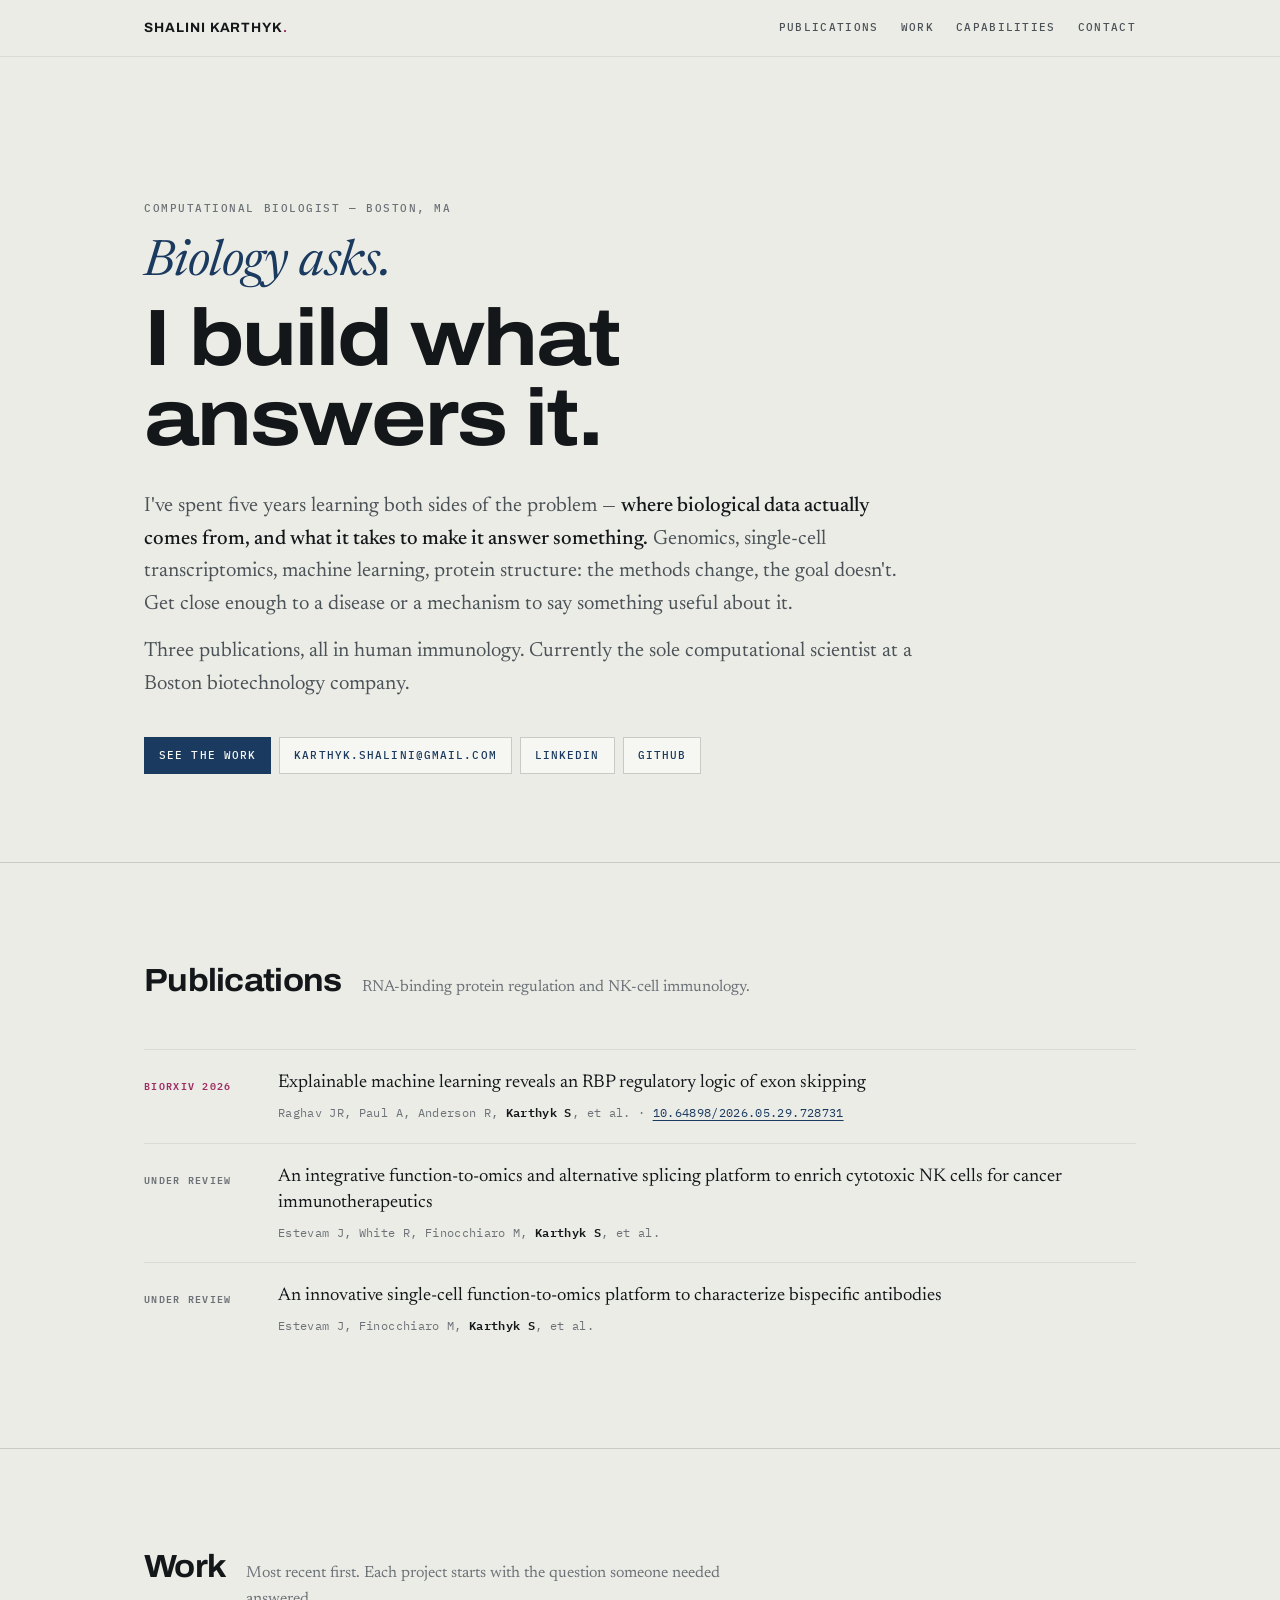
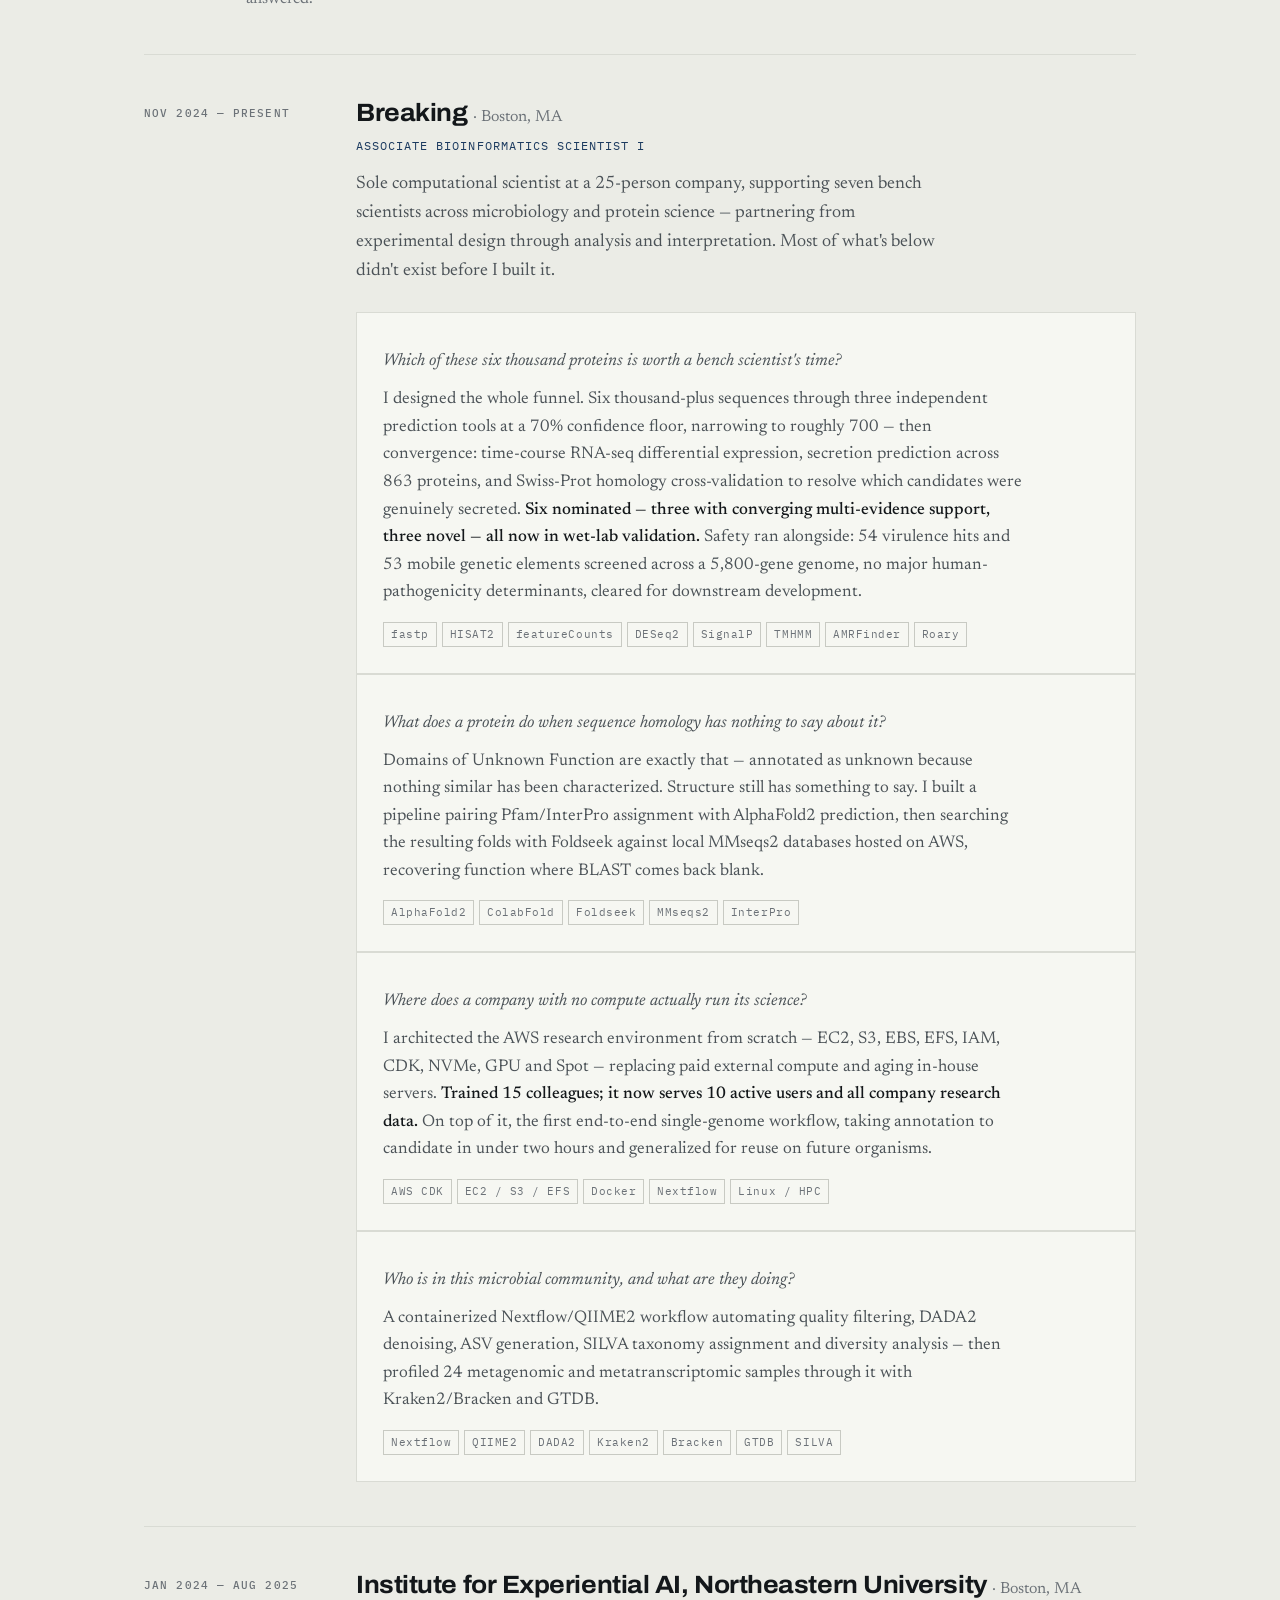
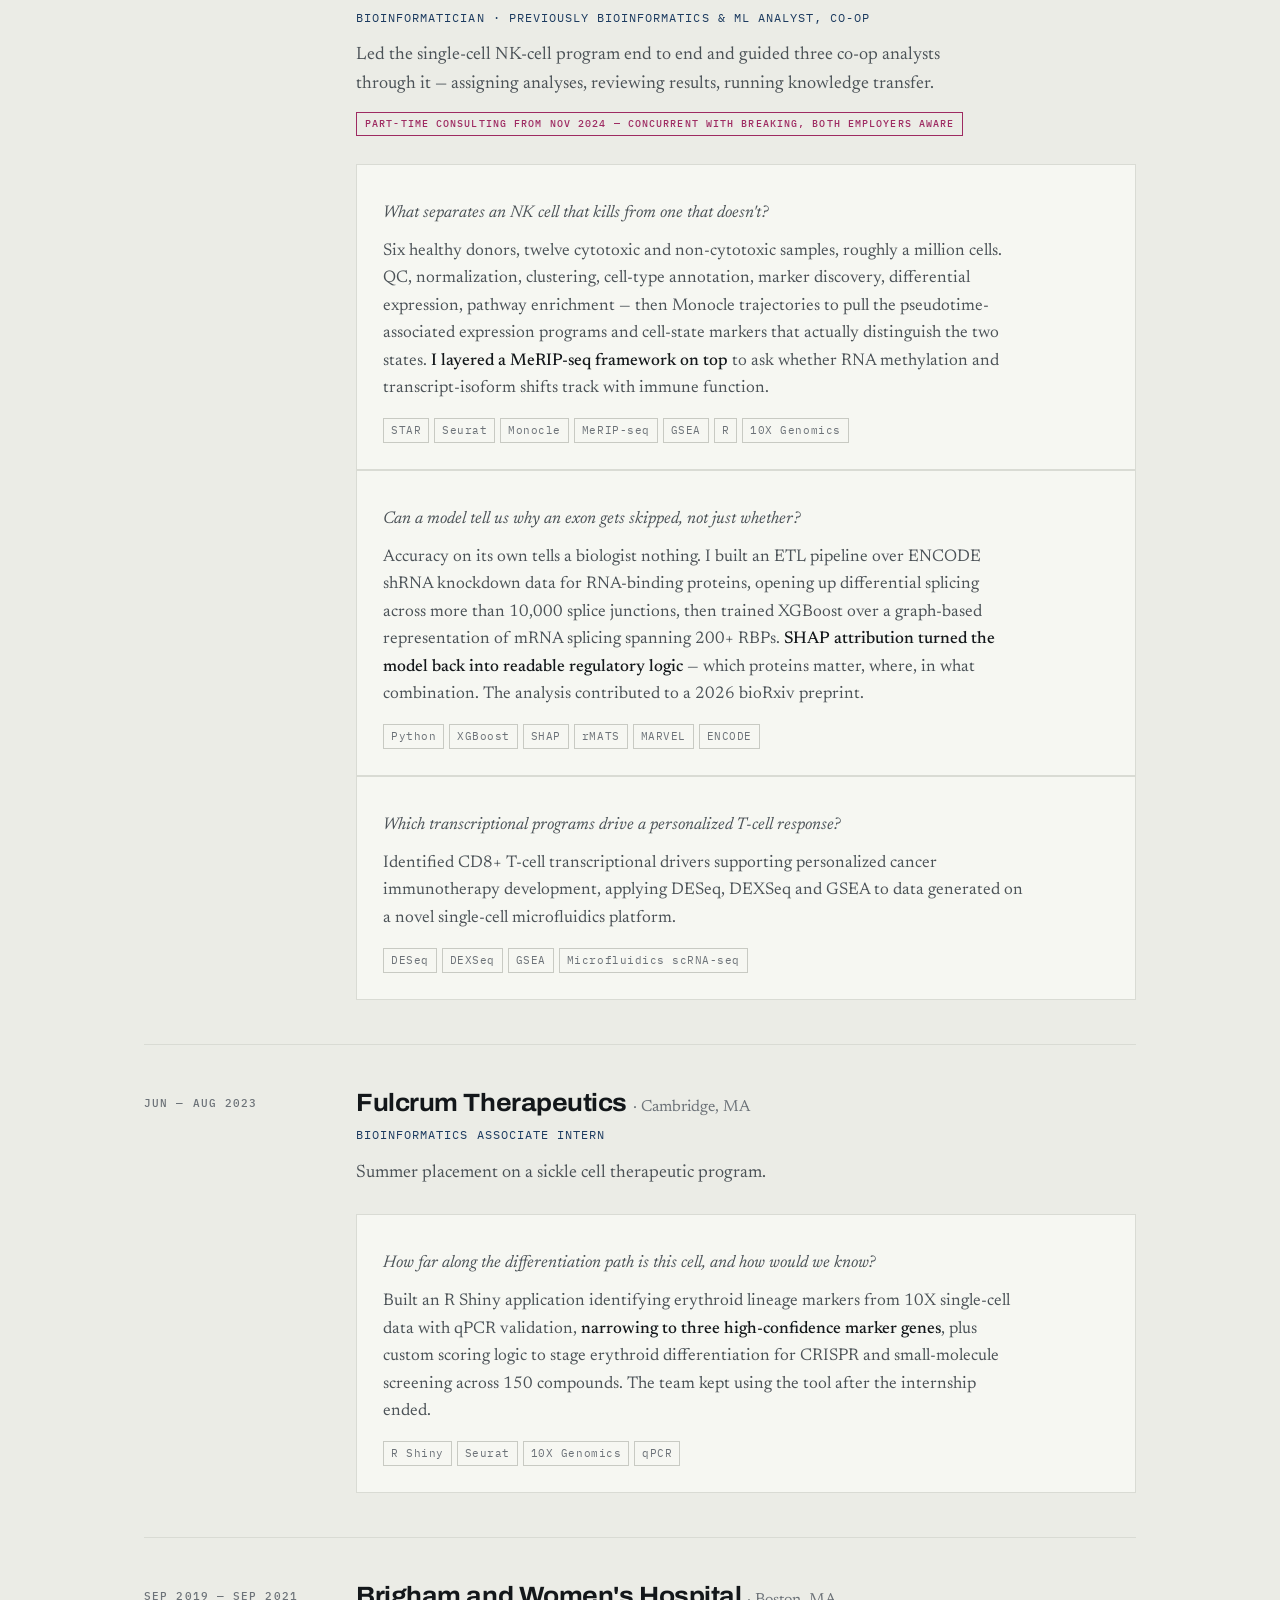
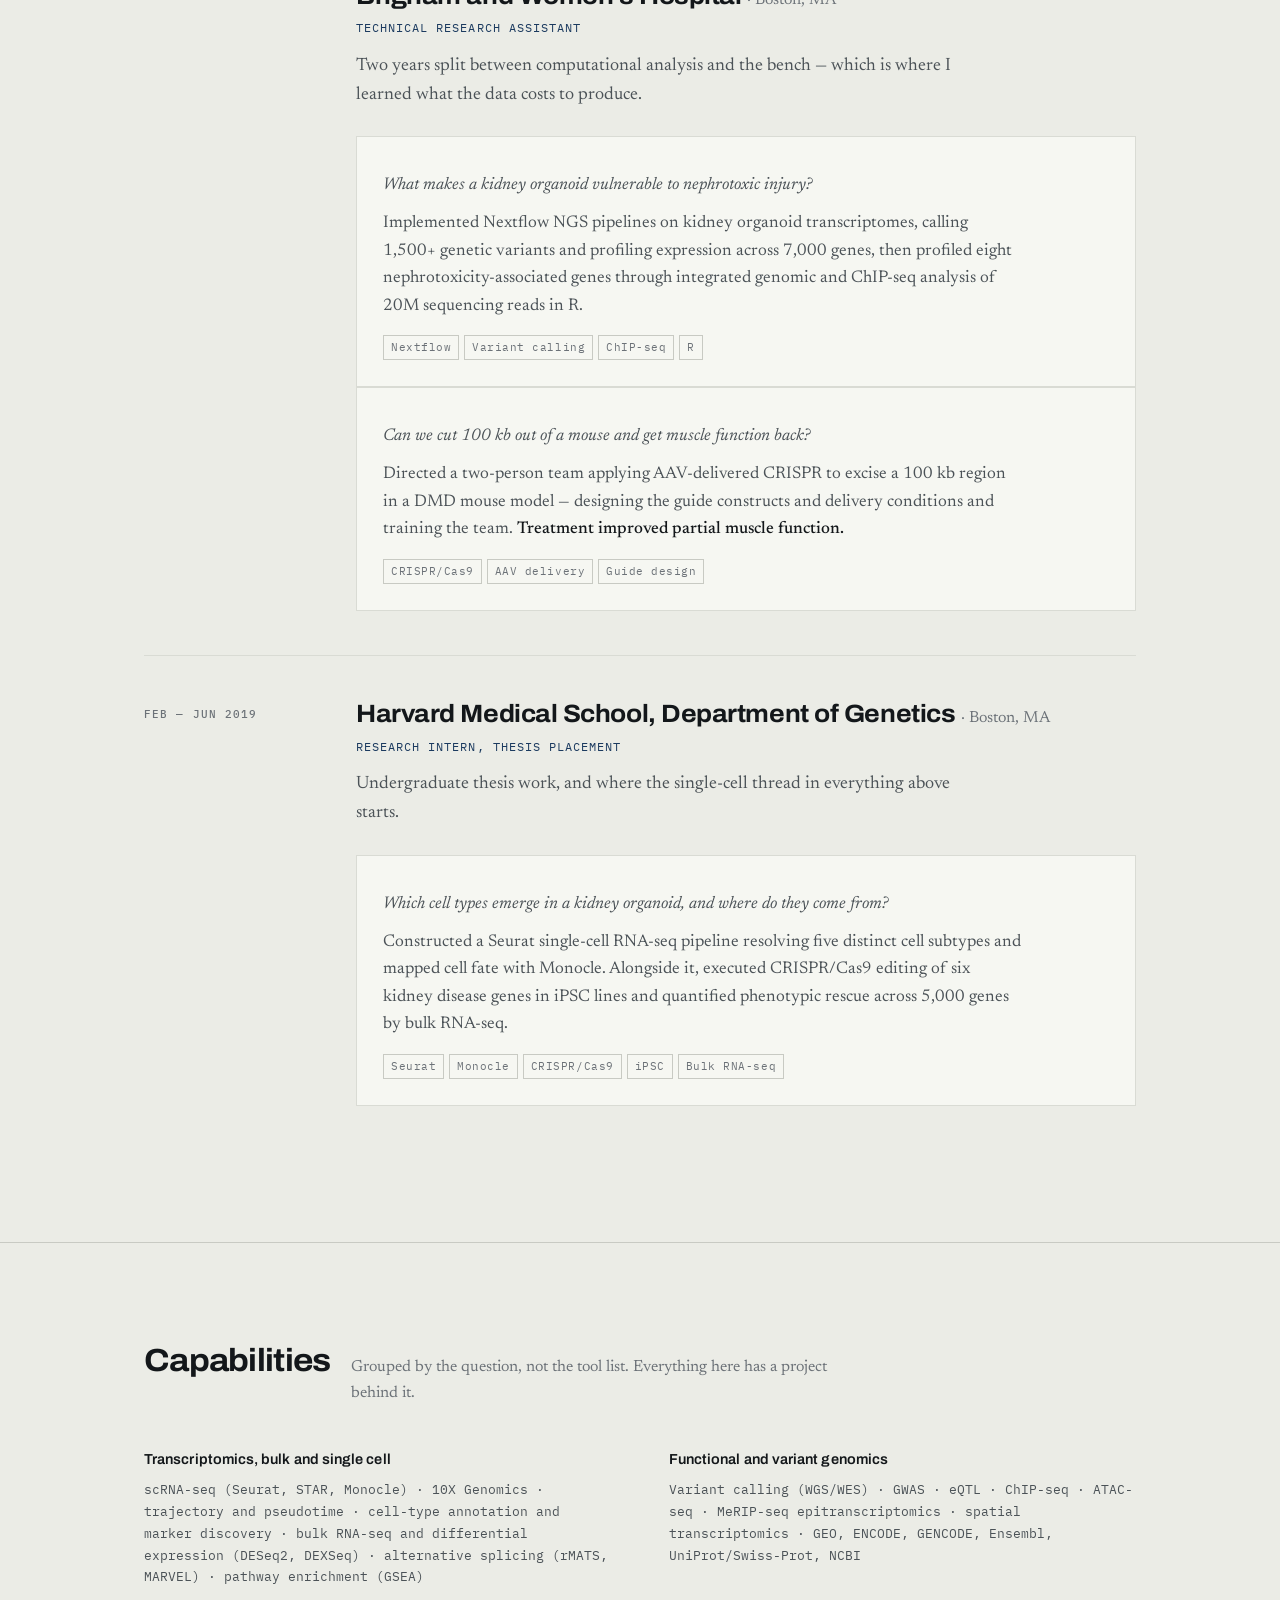
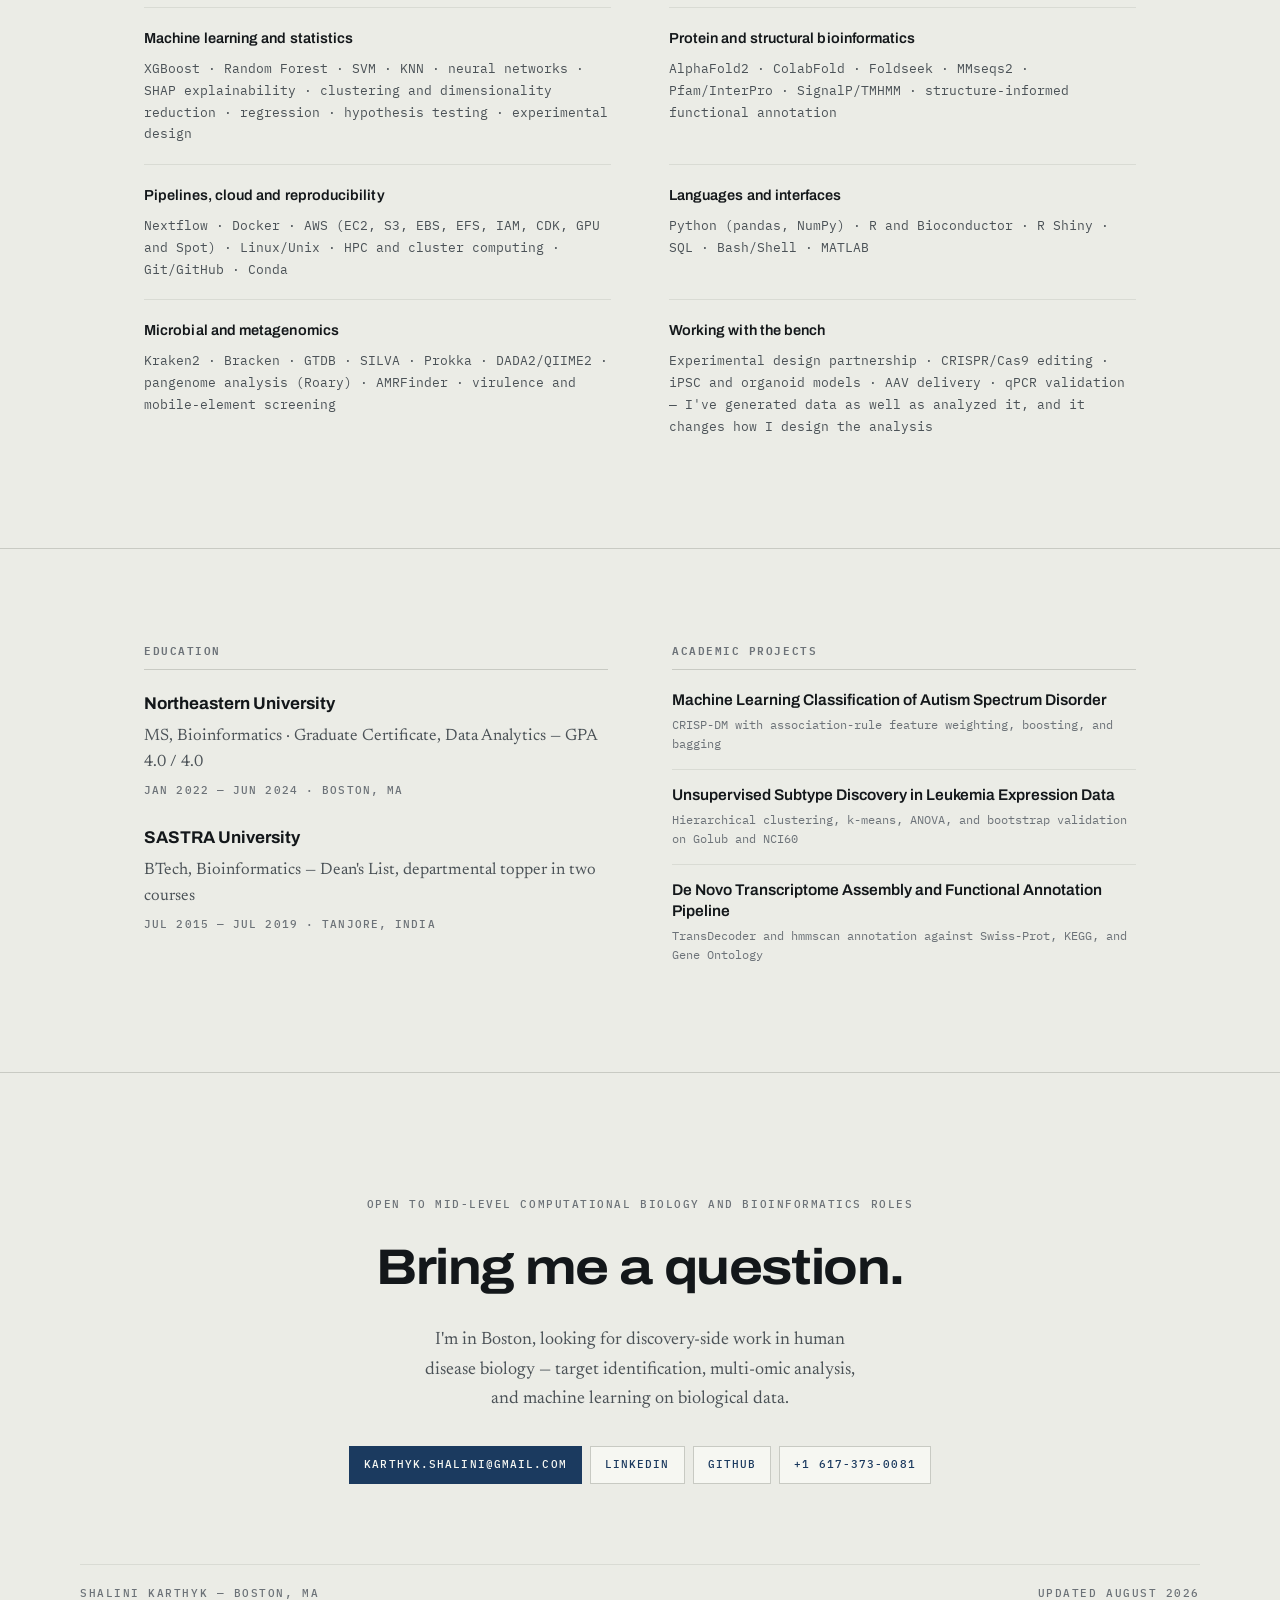
==== _reference/index.html @ 8f7cc60c "Updated portfolio" ====
<!DOCTYPE html>
<html lang="en">
<head>
<meta charset="utf-8">
<meta name="viewport" content="width=device-width, initial-scale=1">
<title>Shalini Karthyk — Computational Biologist</title>
<meta name="description" content="Computational biologist in Boston. Five years across genomics, single-cell transcriptomics, machine learning and protein structure, pointed at human disease biology.">
<link rel="preconnect" href="https://fonts.googleapis.com">
<link rel="preconnect" href="https://fonts.gstatic.com" crossorigin>
<link href="https://fonts.googleapis.com/css2?family=Archivo:wdth,wght@100..125,400..800&family=IBM+Plex+Mono:wght@400;500;600&family=Newsreader:ital,opsz,wght@0,6..72,300..500;1,6..72,300..500&display=swap" rel="stylesheet">
<style>
:root{
  --bg:#EBECE6;
  --surface:#F6F7F2;
  --ink:#13171A;
  --ink-2:#4B5257;
  --ink-3:#6C7278;
  --rule:#C8CAC3;
  --rule-soft:#D9DBD4;
  --deep:#1B3A5F;
  --signal:#9E2B62;

  --grot:'Archivo',system-ui,sans-serif;
  --serif:'Newsreader',Georgia,serif;
  --mono:'IBM Plex Mono',ui-monospace,monospace;

  --pad:clamp(20px,5vw,72px);
  --maxw:1120px;
}

*{box-sizing:border-box}
html{scroll-behavior:smooth;-webkit-text-size-adjust:100%}
body{
  margin:0;background:var(--bg);color:var(--ink);
  font-family:var(--serif);font-size:18px;line-height:1.62;
  -webkit-font-smoothing:antialiased;
}
a{color:inherit}
.wrap{max-width:var(--maxw);margin:0 auto;padding-left:var(--pad);padding-right:var(--pad)}
.mono{font-family:var(--mono);font-size:11px;font-weight:500;letter-spacing:.14em;text-transform:uppercase}
.soft{color:var(--ink-3)}

/* ---------------- nav ---------------- */
.nav{position:sticky;top:0;z-index:50;background:rgba(235,236,230,.92);backdrop-filter:saturate(150%) blur(10px);border-bottom:1px solid var(--rule-soft)}
.nav-in{display:flex;align-items:center;justify-content:space-between;gap:16px;height:56px}
.brand{font-family:var(--grot);font-weight:700;font-size:13.5px;letter-spacing:.07em;text-transform:uppercase;text-decoration:none}
.brand i{font-style:normal;color:var(--signal)}
.nav-links{display:flex;gap:22px}
.nav-links a{font-family:var(--mono);font-size:11px;font-weight:500;letter-spacing:.12em;text-transform:uppercase;text-decoration:none;color:var(--ink-2);border-bottom:1px solid transparent;padding:3px 0;transition:color .18s,border-color .18s}
.nav-links a:hover{color:var(--deep);border-bottom-color:var(--deep)}
@media(max-width:760px){.nav-links a:nth-child(-n+2){display:none}}

/* ---------------- hero ---------------- */
.hero{padding:clamp(56px,11vw,132px) 0 clamp(48px,8vw,88px)}
h1{margin:18px 0 0;display:block;text-wrap:balance}
h1 .ask{
  display:block;font-family:var(--serif);font-weight:400;font-style:italic;
  font-size:clamp(27px,4.4vw,50px);line-height:1.08;letter-spacing:-.012em;color:var(--deep);
}
h1 .build{
  display:block;font-family:var(--grot);font-weight:700;font-stretch:116%;
  font-size:clamp(38px,6.8vw,80px);line-height:.99;letter-spacing:-.028em;
  margin-top:.12em;
}
.statement{font-size:clamp(18px,1.9vw,20.5px);line-height:1.6;color:var(--ink-2);max-width:38em;margin:32px 0 0}
.statement + .statement{margin-top:14px}
.statement b{color:var(--ink);font-weight:500}

.chips{display:flex;flex-wrap:wrap;gap:8px;margin-top:36px}
.chip{
  font-family:var(--mono);font-size:11px;font-weight:500;letter-spacing:.1em;text-transform:uppercase;
  text-decoration:none;color:var(--deep);background:var(--surface);border:1px solid var(--rule);
  padding:9px 14px;transition:background .18s,border-color .18s,color .18s,transform .18s;
}
.chip:hover{background:var(--deep);border-color:var(--deep);color:var(--surface);transform:translateY(-1px)}
.chip.solid{background:var(--deep);border-color:var(--deep);color:var(--surface)}
.chip.solid:hover{background:var(--signal);border-color:var(--signal)}

/* ---------------- section shell ---------------- */
.sec{padding:clamp(52px,7.5vw,92px) 0;border-top:1px solid var(--rule)}
.sec-head{display:flex;align-items:baseline;gap:20px;flex-wrap:wrap;margin-bottom:clamp(26px,4vw,42px)}
.sec-head h2{font-family:var(--grot);font-weight:700;font-stretch:108%;font-size:clamp(23px,3vw,32px);letter-spacing:-.022em;margin:0}
.sec-head p{margin:0;font-size:16px;color:var(--ink-3);max-width:32em}

/* ---------------- publications ---------------- */
.pub{display:grid;grid-template-columns:104px 1fr;gap:clamp(14px,3vw,30px);padding:20px 0;border-top:1px solid var(--rule-soft)}
.pub:first-of-type{border-top:0;padding-top:0}
@media(max-width:640px){.pub{grid-template-columns:1fr;gap:6px}}
.pub-st{font-family:var(--mono);font-size:10px;font-weight:600;letter-spacing:.13em;text-transform:uppercase;color:var(--ink-3);padding-top:7px}
.pub-st.live{color:var(--signal)}
.pub h3{margin:0;font-family:var(--serif);font-weight:400;font-size:18.5px;line-height:1.4}
.pub .auth{margin:7px 0 0;font-family:var(--mono);font-size:11.5px;letter-spacing:.03em;color:var(--ink-3)}
.pub .auth b{color:var(--ink);font-weight:600}
.pub a{color:var(--deep);text-underline-offset:3px}
.pub a:hover{color:var(--signal)}

/* ---------------- career spine ---------------- */
.role{display:grid;grid-template-columns:168px 1fr;gap:clamp(16px,3.5vw,44px);padding:clamp(30px,4vw,44px) 0;border-top:1px solid var(--rule-soft)}
.role:first-of-type{border-top:0;padding-top:0}
@media(max-width:820px){.role{grid-template-columns:1fr;gap:12px}}
.when{font-family:var(--mono);font-size:11px;font-weight:500;letter-spacing:.1em;text-transform:uppercase;color:var(--ink-3);padding-top:6px}
.org{font-family:var(--grot);font-weight:700;font-stretch:106%;font-size:clamp(20px,2.4vw,25px);letter-spacing:-.018em;margin:0;line-height:1.15}
.org .place{font-family:var(--serif);font-weight:400;font-size:16px;color:var(--ink-3);letter-spacing:0}
.jobtitle{font-family:var(--mono);font-size:11.5px;letter-spacing:.09em;text-transform:uppercase;color:var(--deep);margin:9px 0 0}
.scope{margin:14px 0 0;color:var(--ink-2);max-width:60ch}
.flag{display:inline-block;margin-top:12px;font-family:var(--mono);font-size:10px;font-weight:500;letter-spacing:.11em;text-transform:uppercase;color:var(--signal);border:1px solid var(--signal);padding:3px 8px}

.projects{margin-top:26px;display:grid;gap:2px;background:var(--rule-soft);border:1px solid var(--rule-soft)}
.proj{background:var(--surface);padding:clamp(18px,2.4vw,26px);transition:background .2s}
.proj:hover{background:#FBFCF8}
.q{
  font-family:var(--serif);font-style:italic;font-weight:400;
  font-size:clamp(17.5px,2vw,20px);line-height:1.35;color:var(--deep);
  margin:0;text-wrap:balance;
}
.proj p{margin:12px 0 0;font-size:17px;color:var(--ink-2);max-width:64ch}
.proj p b{color:var(--ink);font-weight:500}
.tools{display:flex;flex-wrap:wrap;gap:5px;margin-top:15px}
.tool{font-family:var(--mono);font-size:10.5px;letter-spacing:.05em;color:var(--ink-3);border:1px solid var(--rule);padding:3px 7px}

/* ---------------- capabilities ---------------- */
.caps{display:grid;grid-template-columns:1fr 1fr;gap:0 clamp(28px,4.5vw,60px)}
@media(max-width:820px){.caps{grid-template-columns:1fr}}
.cap{padding:19px 0;border-top:1px solid var(--rule-soft)}
.caps > .cap:nth-child(1),.caps > .cap:nth-child(2){border-top:0;padding-top:0}
@media(max-width:820px){.caps > .cap:nth-child(2){border-top:1px solid var(--rule-soft);padding-top:19px}}
.cap h3{font-family:var(--grot);font-weight:600;font-size:14.5px;letter-spacing:.005em;margin:0 0 7px}
.cap p{margin:0;font-family:var(--mono);font-size:12.5px;line-height:1.75;color:var(--ink-2)}

/* ---------------- education / projects ---------------- */
.two{display:grid;grid-template-columns:1fr 1fr;gap:clamp(32px,5vw,64px)}
@media(max-width:880px){.two{grid-template-columns:1fr;gap:44px}}
.sub{font-family:var(--mono);font-size:11px;font-weight:600;letter-spacing:.14em;text-transform:uppercase;color:var(--ink-3);margin:0 0 20px;padding-bottom:10px;border-bottom:1px solid var(--rule)}
.edu{margin-bottom:24px}
.edu h3{font-family:var(--grot);font-weight:700;font-size:17px;margin:0}
.edu p{margin:5px 0 0;font-size:16.5px;color:var(--ink-2)}
.edu p.when{margin-top:6px;padding-top:0;font-size:11px;color:var(--ink-3)}
.ap{padding:15px 0;border-top:1px solid var(--rule-soft)}
.ap:first-of-type{border-top:0;padding-top:0}
.ap h3{font-family:var(--grot);font-weight:600;font-size:15.5px;line-height:1.3;margin:0}
.ap p{margin:6px 0 0;font-family:var(--mono);font-size:11.5px;line-height:1.65;color:var(--ink-3)}

/* ---------------- contact ---------------- */
.contact{padding:clamp(64px,9vw,112px) 0 0;border-top:1px solid var(--rule);text-align:center}
.contact h2{font-family:var(--grot);font-weight:700;font-stretch:114%;font-size:clamp(28px,4.6vw,50px);letter-spacing:-.028em;margin:14px 0 0}
.contact .blurb{color:var(--ink-2);margin:18px auto 0;max-width:44ch}
.contact .chips{justify-content:center;margin-top:32px}
.foot{margin-top:clamp(48px,7vw,80px);border-top:1px solid var(--rule-soft);padding:20px 0 38px;display:flex;justify-content:space-between;gap:12px;flex-wrap:wrap;color:var(--ink-3)}

/* ---------------- reveal ---------------- */
.rv{opacity:0;transform:translateY(14px);transition:opacity .6s ease,transform .6s cubic-bezier(.22,.61,.36,1)}
.rv.in{opacity:1;transform:none}
:focus-visible{outline:2px solid var(--signal);outline-offset:3px}

@media(prefers-reduced-motion:reduce){
  html{scroll-behavior:auto}
  *,*::before,*::after{animation-duration:.01ms!important;transition-duration:.01ms!important}
  .rv{opacity:1;transform:none}
}
</style>
</head>
<body>

<nav class="nav">
  <div class="wrap nav-in">
    <a class="brand" href="#top">Shalini Karthyk<i>.</i></a>
    <div class="nav-links">
      <a href="#publications">Publications</a>
      <a href="#work">Work</a>
      <a href="#capabilities">Capabilities</a>
      <a href="#contact">Contact</a>
    </div>
  </div>
</nav>

<header class="hero" id="top">
  <div class="wrap">
    <p class="mono soft">Computational Biologist — Boston, MA</p>
    <h1>
      <span class="ask">Biology asks.</span>
      <span class="build">I build what<br>answers it.</span>
    </h1>
    <p class="statement">I've spent five years learning both sides of the problem — <b>where biological data actually comes from, and what it takes to make it answer something.</b> Genomics, single-cell transcriptomics, machine learning, protein structure: the methods change, the goal doesn't. Get close enough to a disease or a mechanism to say something useful about it.</p>
    <p class="statement">Three publications, all in human immunology. Currently the sole computational scientist at a Boston biotechnology company.</p>
    <div class="chips">
      <a class="chip solid" href="#work">See the work</a>
      <a class="chip" href="mailto:karthyk.shalini@gmail.com">karthyk.shalini@gmail.com</a>
      <a class="chip" href="https://www.linkedin.com/in/shalini-karthyk/" target="_blank" rel="noopener">LinkedIn</a>
      <a class="chip" href="https://github.com/shalini-karthyk" target="_blank" rel="noopener">GitHub</a>
    </div>
  </div>
</header>

<section class="sec" id="publications">
  <div class="wrap">
    <div class="sec-head rv">
      <h2>Publications</h2>
      <p>RNA-binding protein regulation and NK-cell immunology.</p>
    </div>

    <div class="pub rv">
      <div class="pub-st live">bioRxiv 2026</div>
      <div>
        <h3>Explainable machine learning reveals an RBP regulatory logic of exon skipping</h3>
        <p class="auth">Raghav JR, Paul A, Anderson R, <b>Karthyk S</b>, et al. · <a href="https://doi.org/10.64898/2026.05.29.728731" target="_blank" rel="noopener">10.64898/2026.05.29.728731</a></p>
      </div>
    </div>

    <div class="pub rv">
      <div class="pub-st">Under review</div>
      <div>
        <h3>An integrative function-to-omics and alternative splicing platform to enrich cytotoxic NK cells for cancer immunotherapeutics</h3>
        <p class="auth">Estevam J, White R, Finocchiaro M, <b>Karthyk S</b>, et al.</p>
      </div>
    </div>

    <div class="pub rv">
      <div class="pub-st">Under review</div>
      <div>
        <h3>An innovative single-cell function-to-omics platform to characterize bispecific antibodies</h3>
        <p class="auth">Estevam J, Finocchiaro M, <b>Karthyk S</b>, et al.</p>
      </div>
    </div>
  </div>
</section>

<section class="sec" id="work">
  <div class="wrap">
    <div class="sec-head rv">
      <h2>Work</h2>
      <p>Most recent first. Each project starts with the question someone needed answered.</p>
    </div>

    <!-- BREAKING -->
    <div class="role rv">
      <div class="when">Nov 2024 — Present</div>
      <div>
        <h3 class="org">Breaking <span class="place">· Boston, MA</span></h3>
        <p class="jobtitle">Associate Bioinformatics Scientist I</p>
        <p class="scope">Sole computational scientist at a 25-person company, supporting seven bench scientists across microbiology and protein science — partnering from experimental design through analysis and interpretation. Most of what's below didn't exist before I built it.</p>

        <div class="projects">
          <div class="proj">
            <p class="q">Which of these six thousand proteins is worth a bench scientist's time?</p>
            <p>I designed the whole funnel. Six thousand-plus sequences through three independent prediction tools at a 70% confidence floor, narrowing to roughly 700 — then convergence: time-course RNA-seq differential expression, secretion prediction across 863 proteins, and Swiss-Prot homology cross-validation to resolve which candidates were genuinely secreted. <b>Six nominated — three with converging multi-evidence support, three novel — all now in wet-lab validation.</b> Safety ran alongside: 54 virulence hits and 53 mobile genetic elements screened across a 5,800-gene genome, no major human-pathogenicity determinants, cleared for downstream development.</p>
            <div class="tools"><span class="tool">fastp</span><span class="tool">HISAT2</span><span class="tool">featureCounts</span><span class="tool">DESeq2</span><span class="tool">SignalP</span><span class="tool">TMHMM</span><span class="tool">AMRFinder</span><span class="tool">Roary</span></div>
          </div>

          <div class="proj">
            <p class="q">What does a protein do when sequence homology has nothing to say about it?</p>
            <p>Domains of Unknown Function are exactly that — annotated as unknown because nothing similar has been characterized. Structure still has something to say. I built a pipeline pairing Pfam/InterPro assignment with AlphaFold2 prediction, then searching the resulting folds with Foldseek against local MMseqs2 databases hosted on AWS, recovering function where BLAST comes back blank.</p>
            <div class="tools"><span class="tool">AlphaFold2</span><span class="tool">ColabFold</span><span class="tool">Foldseek</span><span class="tool">MMseqs2</span><span class="tool">InterPro</span></div>
          </div>

          <div class="proj">
            <p class="q">Where does a company with no compute actually run its science?</p>
            <p>I architected the AWS research environment from scratch — EC2, S3, EBS, EFS, IAM, CDK, NVMe, GPU and Spot — replacing paid external compute and aging in-house servers. <b>Trained 15 colleagues; it now serves 10 active users and all company research data.</b> On top of it, the first end-to-end single-genome workflow, taking annotation to candidate in under two hours and generalized for reuse on future organisms.</p>
            <div class="tools"><span class="tool">AWS CDK</span><span class="tool">EC2 / S3 / EFS</span><span class="tool">Docker</span><span class="tool">Nextflow</span><span class="tool">Linux / HPC</span></div>
          </div>

          <div class="proj">
            <p class="q">Who is in this microbial community, and what are they doing?</p>
            <p>A containerized Nextflow/QIIME2 workflow automating quality filtering, DADA2 denoising, ASV generation, SILVA taxonomy assignment and diversity analysis — then profiled 24 metagenomic and metatranscriptomic samples through it with Kraken2/Bracken and GTDB.</p>
            <div class="tools"><span class="tool">Nextflow</span><span class="tool">QIIME2</span><span class="tool">DADA2</span><span class="tool">Kraken2</span><span class="tool">Bracken</span><span class="tool">GTDB</span><span class="tool">SILVA</span></div>
          </div>
        </div>
      </div>
    </div>

    <!-- IEAI -->
    <div class="role rv">
      <div class="when">Jan 2024 — Aug 2025</div>
      <div>
        <h3 class="org">Institute for Experiential AI, Northeastern University <span class="place">· Boston, MA</span></h3>
        <p class="jobtitle">Bioinformatician · previously Bioinformatics &amp; ML Analyst, Co-op</p>
        <p class="scope">Led the single-cell NK-cell program end to end and guided three co-op analysts through it — assigning analyses, reviewing results, running knowledge transfer.</p>
        <span class="flag">Part-time consulting from Nov 2024 — concurrent with Breaking, both employers aware</span>

        <div class="projects">
          <div class="proj">
            <p class="q">What separates an NK cell that kills from one that doesn't?</p>
            <p>Six healthy donors, twelve cytotoxic and non-cytotoxic samples, roughly a million cells. QC, normalization, clustering, cell-type annotation, marker discovery, differential expression, pathway enrichment — then Monocle trajectories to pull the pseudotime-associated expression programs and cell-state markers that actually distinguish the two states. <b>I layered a MeRIP-seq framework on top</b> to ask whether RNA methylation and transcript-isoform shifts track with immune function.</p>
            <div class="tools"><span class="tool">STAR</span><span class="tool">Seurat</span><span class="tool">Monocle</span><span class="tool">MeRIP-seq</span><span class="tool">GSEA</span><span class="tool">R</span><span class="tool">10X Genomics</span></div>
          </div>

          <div class="proj">
            <p class="q">Can a model tell us why an exon gets skipped, not just whether?</p>
            <p>Accuracy on its own tells a biologist nothing. I built an ETL pipeline over ENCODE shRNA knockdown data for RNA-binding proteins, opening up differential splicing across more than 10,000 splice junctions, then trained XGBoost over a graph-based representation of mRNA splicing spanning 200+ RBPs. <b>SHAP attribution turned the model back into readable regulatory logic</b> — which proteins matter, where, in what combination. The analysis contributed to a 2026 bioRxiv preprint.</p>
            <div class="tools"><span class="tool">Python</span><span class="tool">XGBoost</span><span class="tool">SHAP</span><span class="tool">rMATS</span><span class="tool">MARVEL</span><span class="tool">ENCODE</span></div>
          </div>

          <div class="proj">
            <p class="q">Which transcriptional programs drive a personalized T-cell response?</p>
            <p>Identified CD8+ T-cell transcriptional drivers supporting personalized cancer immunotherapy development, applying DESeq, DEXSeq and GSEA to data generated on a novel single-cell microfluidics platform.</p>
            <div class="tools"><span class="tool">DESeq</span><span class="tool">DEXSeq</span><span class="tool">GSEA</span><span class="tool">Microfluidics scRNA-seq</span></div>
          </div>
        </div>
      </div>
    </div>

    <!-- FULCRUM -->
    <div class="role rv">
      <div class="when">Jun — Aug 2023</div>
      <div>
        <h3 class="org">Fulcrum Therapeutics <span class="place">· Cambridge, MA</span></h3>
        <p class="jobtitle">Bioinformatics Associate Intern</p>
        <p class="scope">Summer placement on a sickle cell therapeutic program.</p>

        <div class="projects">
          <div class="proj">
            <p class="q">How far along the differentiation path is this cell, and how would we know?</p>
            <p>Built an R Shiny application identifying erythroid lineage markers from 10X single-cell data with qPCR validation, <b>narrowing to three high-confidence marker genes</b>, plus custom scoring logic to stage erythroid differentiation for CRISPR and small-molecule screening across 150 compounds. The team kept using the tool after the internship ended.</p>
            <div class="tools"><span class="tool">R Shiny</span><span class="tool">Seurat</span><span class="tool">10X Genomics</span><span class="tool">qPCR</span></div>
          </div>
        </div>
      </div>
    </div>

    <!-- BWH -->
    <div class="role rv">
      <div class="when">Sep 2019 — Sep 2021</div>
      <div>
        <h3 class="org">Brigham and Women's Hospital <span class="place">· Boston, MA</span></h3>
        <p class="jobtitle">Technical Research Assistant</p>
        <p class="scope">Two years split between computational analysis and the bench — which is where I learned what the data costs to produce.</p>

        <div class="projects">
          <div class="proj">
            <p class="q">What makes a kidney organoid vulnerable to nephrotoxic injury?</p>
            <p>Implemented Nextflow NGS pipelines on kidney organoid transcriptomes, calling 1,500+ genetic variants and profiling expression across 7,000 genes, then profiled eight nephrotoxicity-associated genes through integrated genomic and ChIP-seq analysis of 20M sequencing reads in R.</p>
            <div class="tools"><span class="tool">Nextflow</span><span class="tool">Variant calling</span><span class="tool">ChIP-seq</span><span class="tool">R</span></div>
          </div>

          <div class="proj">
            <p class="q">Can we cut 100 kb out of a mouse and get muscle function back?</p>
            <p>Directed a two-person team applying AAV-delivered CRISPR to excise a 100 kb region in a DMD mouse model — designing the guide constructs and delivery conditions and training the team. <b>Treatment improved partial muscle function.</b></p>
            <div class="tools"><span class="tool">CRISPR/Cas9</span><span class="tool">AAV delivery</span><span class="tool">Guide design</span></div>
          </div>
        </div>
      </div>
    </div>

    <!-- HMS -->
    <div class="role rv">
      <div class="when">Feb — Jun 2019</div>
      <div>
        <h3 class="org">Harvard Medical School, Department of Genetics <span class="place">· Boston, MA</span></h3>
        <p class="jobtitle">Research Intern, Thesis Placement</p>
        <p class="scope">Undergraduate thesis work, and where the single-cell thread in everything above starts.</p>

        <div class="projects">
          <div class="proj">
            <p class="q">Which cell types emerge in a kidney organoid, and where do they come from?</p>
            <p>Constructed a Seurat single-cell RNA-seq pipeline resolving five distinct cell subtypes and mapped cell fate with Monocle. Alongside it, executed CRISPR/Cas9 editing of six kidney disease genes in iPSC lines and quantified phenotypic rescue across 5,000 genes by bulk RNA-seq.</p>
            <div class="tools"><span class="tool">Seurat</span><span class="tool">Monocle</span><span class="tool">CRISPR/Cas9</span><span class="tool">iPSC</span><span class="tool">Bulk RNA-seq</span></div>
          </div>
        </div>
      </div>
    </div>

  </div>
</section>

<section class="sec" id="capabilities">
  <div class="wrap">
    <div class="sec-head rv">
      <h2>Capabilities</h2>
      <p>Grouped by the question, not the tool list. Everything here has a project behind it.</p>
    </div>
    <div class="caps rv">
      <div class="cap">
        <h3>Transcriptomics, bulk and single cell</h3>
        <p>scRNA-seq (Seurat, STAR, Monocle) · 10X Genomics · trajectory and pseudotime · cell-type annotation and marker discovery · bulk RNA-seq and differential expression (DESeq2, DEXSeq) · alternative splicing (rMATS, MARVEL) · pathway enrichment (GSEA)</p>
      </div>
      <div class="cap">
        <h3>Functional and variant genomics</h3>
        <p>Variant calling (WGS/WES) · GWAS · eQTL · ChIP-seq · ATAC-seq · MeRIP-seq epitranscriptomics · spatial transcriptomics · GEO, ENCODE, GENCODE, Ensembl, UniProt/Swiss-Prot, NCBI</p>
      </div>
      <div class="cap">
        <h3>Machine learning and statistics</h3>
        <p>XGBoost · Random Forest · SVM · KNN · neural networks · SHAP explainability · clustering and dimensionality reduction · regression · hypothesis testing · experimental design</p>
      </div>
      <div class="cap">
        <h3>Protein and structural bioinformatics</h3>
        <p>AlphaFold2 · ColabFold · Foldseek · MMseqs2 · Pfam/InterPro · SignalP/TMHMM · structure-informed functional annotation</p>
      </div>
      <div class="cap">
        <h3>Pipelines, cloud and reproducibility</h3>
        <p>Nextflow · Docker · AWS (EC2, S3, EBS, EFS, IAM, CDK, GPU and Spot) · Linux/Unix · HPC and cluster computing · Git/GitHub · Conda</p>
      </div>
      <div class="cap">
        <h3>Languages and interfaces</h3>
        <p>Python (pandas, NumPy) · R and Bioconductor · R Shiny · SQL · Bash/Shell · MATLAB</p>
      </div>
      <div class="cap">
        <h3>Microbial and metagenomics</h3>
        <p>Kraken2 · Bracken · GTDB · SILVA · Prokka · DADA2/QIIME2 · pangenome analysis (Roary) · AMRFinder · virulence and mobile-element screening</p>
      </div>
      <div class="cap">
        <h3>Working with the bench</h3>
        <p>Experimental design partnership · CRISPR/Cas9 editing · iPSC and organoid models · AAV delivery · qPCR validation — I've generated data as well as analyzed it, and it changes how I design the analysis</p>
      </div>
    </div>
  </div>
</section>

<section class="sec">
  <div class="wrap two">
    <div class="rv">
      <p class="sub">Education</p>
      <div class="edu">
        <h3>Northeastern University</h3>
        <p>MS, Bioinformatics · Graduate Certificate, Data Analytics — GPA 4.0 / 4.0</p>
        <p class="when">Jan 2022 — Jun 2024 · Boston, MA</p>
      </div>
      <div class="edu">
        <h3>SASTRA University</h3>
        <p>BTech, Bioinformatics — Dean's List, departmental topper in two courses</p>
        <p class="when">Jul 2015 — Jul 2019 · Tanjore, India</p>
      </div>
    </div>

    <div class="rv">
      <p class="sub">Academic projects</p>
      <div class="ap">
        <h3>Machine Learning Classification of Autism Spectrum Disorder</h3>
        <p>CRISP-DM with association-rule feature weighting, boosting, and bagging</p>
      </div>
      <div class="ap">
        <h3>Unsupervised Subtype Discovery in Leukemia Expression Data</h3>
        <p>Hierarchical clustering, k-means, ANOVA, and bootstrap validation on Golub and NCI60</p>
      </div>
      <div class="ap">
        <h3>De Novo Transcriptome Assembly and Functional Annotation Pipeline</h3>
        <p>TransDecoder and hmmscan annotation against Swiss-Prot, KEGG, and Gene Ontology</p>
      </div>
    </div>
  </div>
</section>

<section class="contact" id="contact">
  <div class="wrap">
    <p class="mono soft">Open to mid-level computational biology and bioinformatics roles</p>
    <h2>Bring me a question.</h2>
    <p class="blurb">I'm in Boston, looking for discovery-side work in human disease biology — target identification, multi-omic analysis, and machine learning on biological data.</p>
    <div class="chips">
      <a class="chip solid" href="mailto:karthyk.shalini@gmail.com">karthyk.shalini@gmail.com</a>
      <a class="chip" href="https://www.linkedin.com/in/shalini-karthyk/" target="_blank" rel="noopener">LinkedIn</a>
      <a class="chip" href="https://github.com/shalini-karthyk" target="_blank" rel="noopener">GitHub</a>
      <a class="chip" href="tel:+16173730081">+1 617-373-0081</a>
    </div>
  </div>
  <div class="wrap foot">
    <span class="mono">Shalini Karthyk — Boston, MA</span>
    <span class="mono">Updated August 2026</span>
  </div>
</section>

<script>
(function(){
  var els = document.querySelectorAll('.rv');
  if(!('IntersectionObserver' in window)){
    Array.prototype.forEach.call(els,function(e){e.classList.add('in');});
    return;
  }
  var io = new IntersectionObserver(function(entries){
    entries.forEach(function(en){
      if(en.isIntersecting){ en.target.classList.add('in'); io.unobserve(en.target); }
    });
  },{rootMargin:'0px 0px -8% 0px',threshold:.05});
  els.forEach(function(e){io.observe(e)});
})();
</script>

</body>
</html>
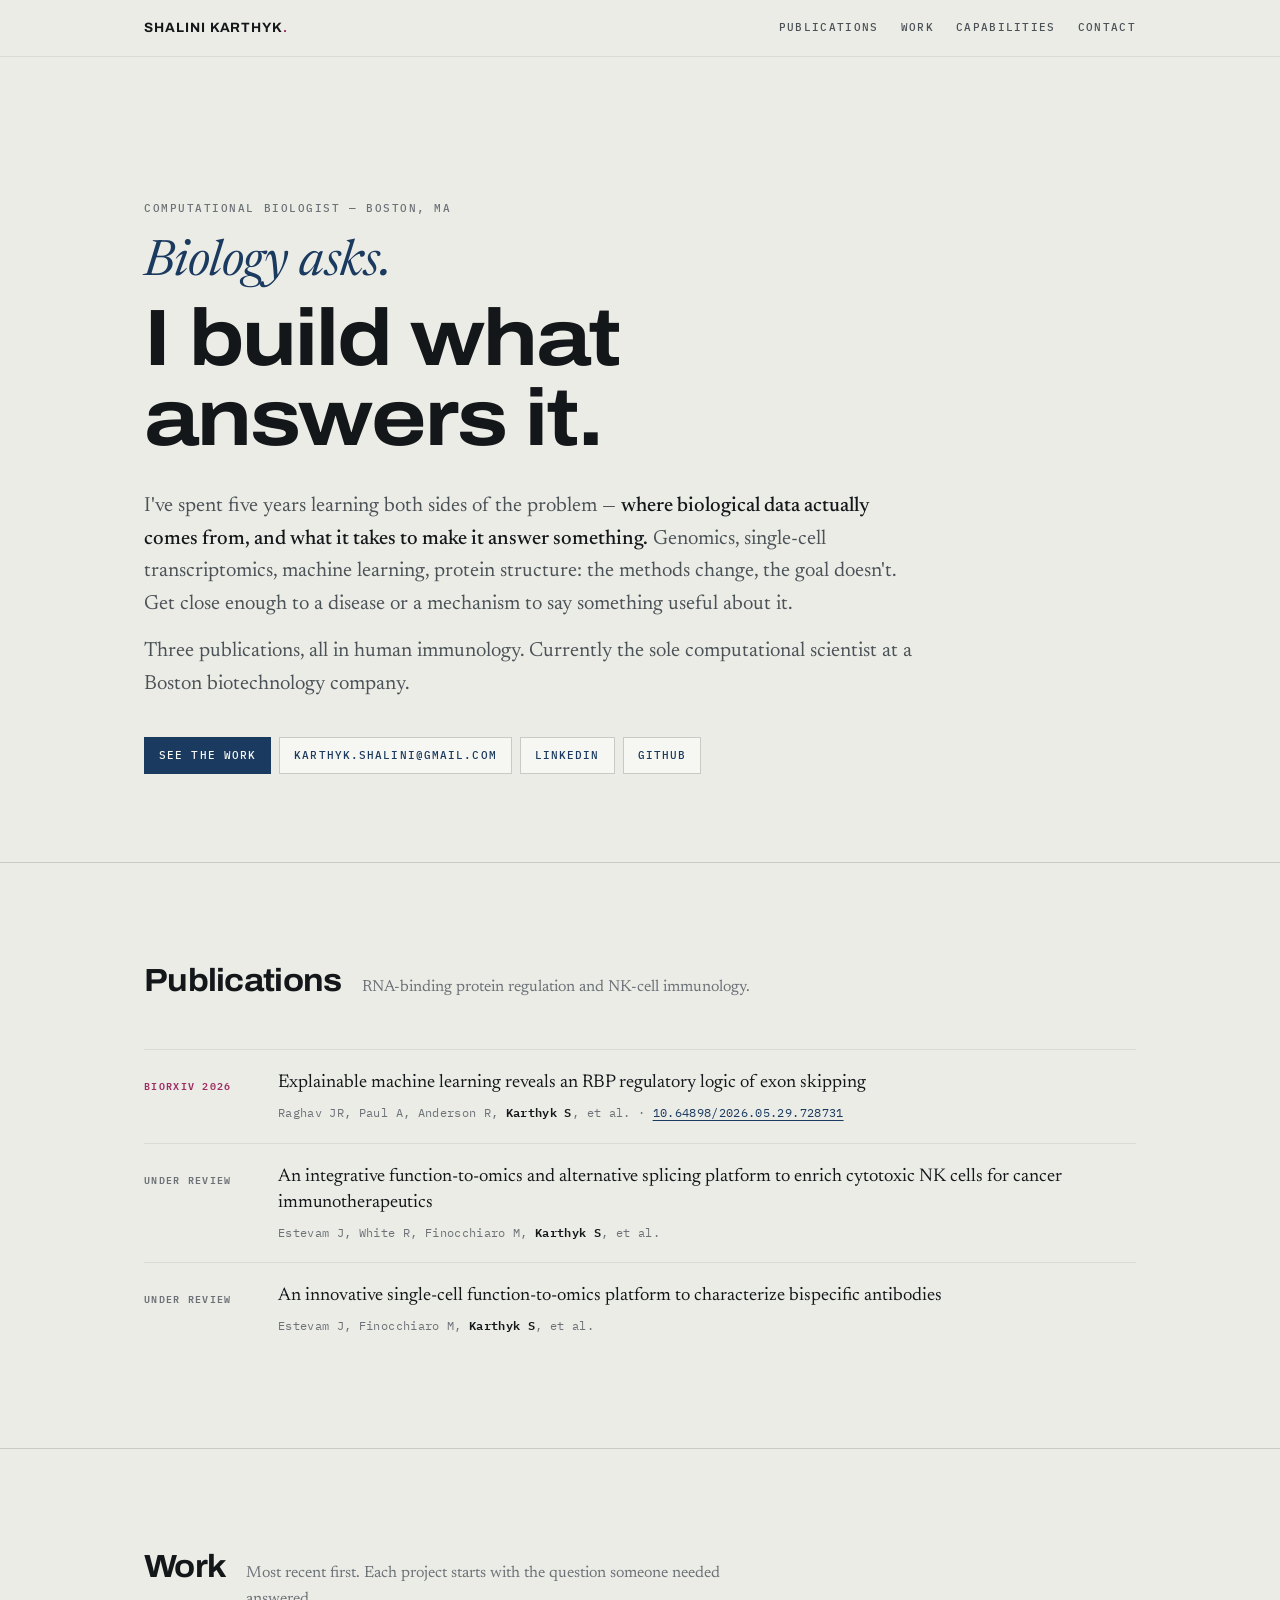
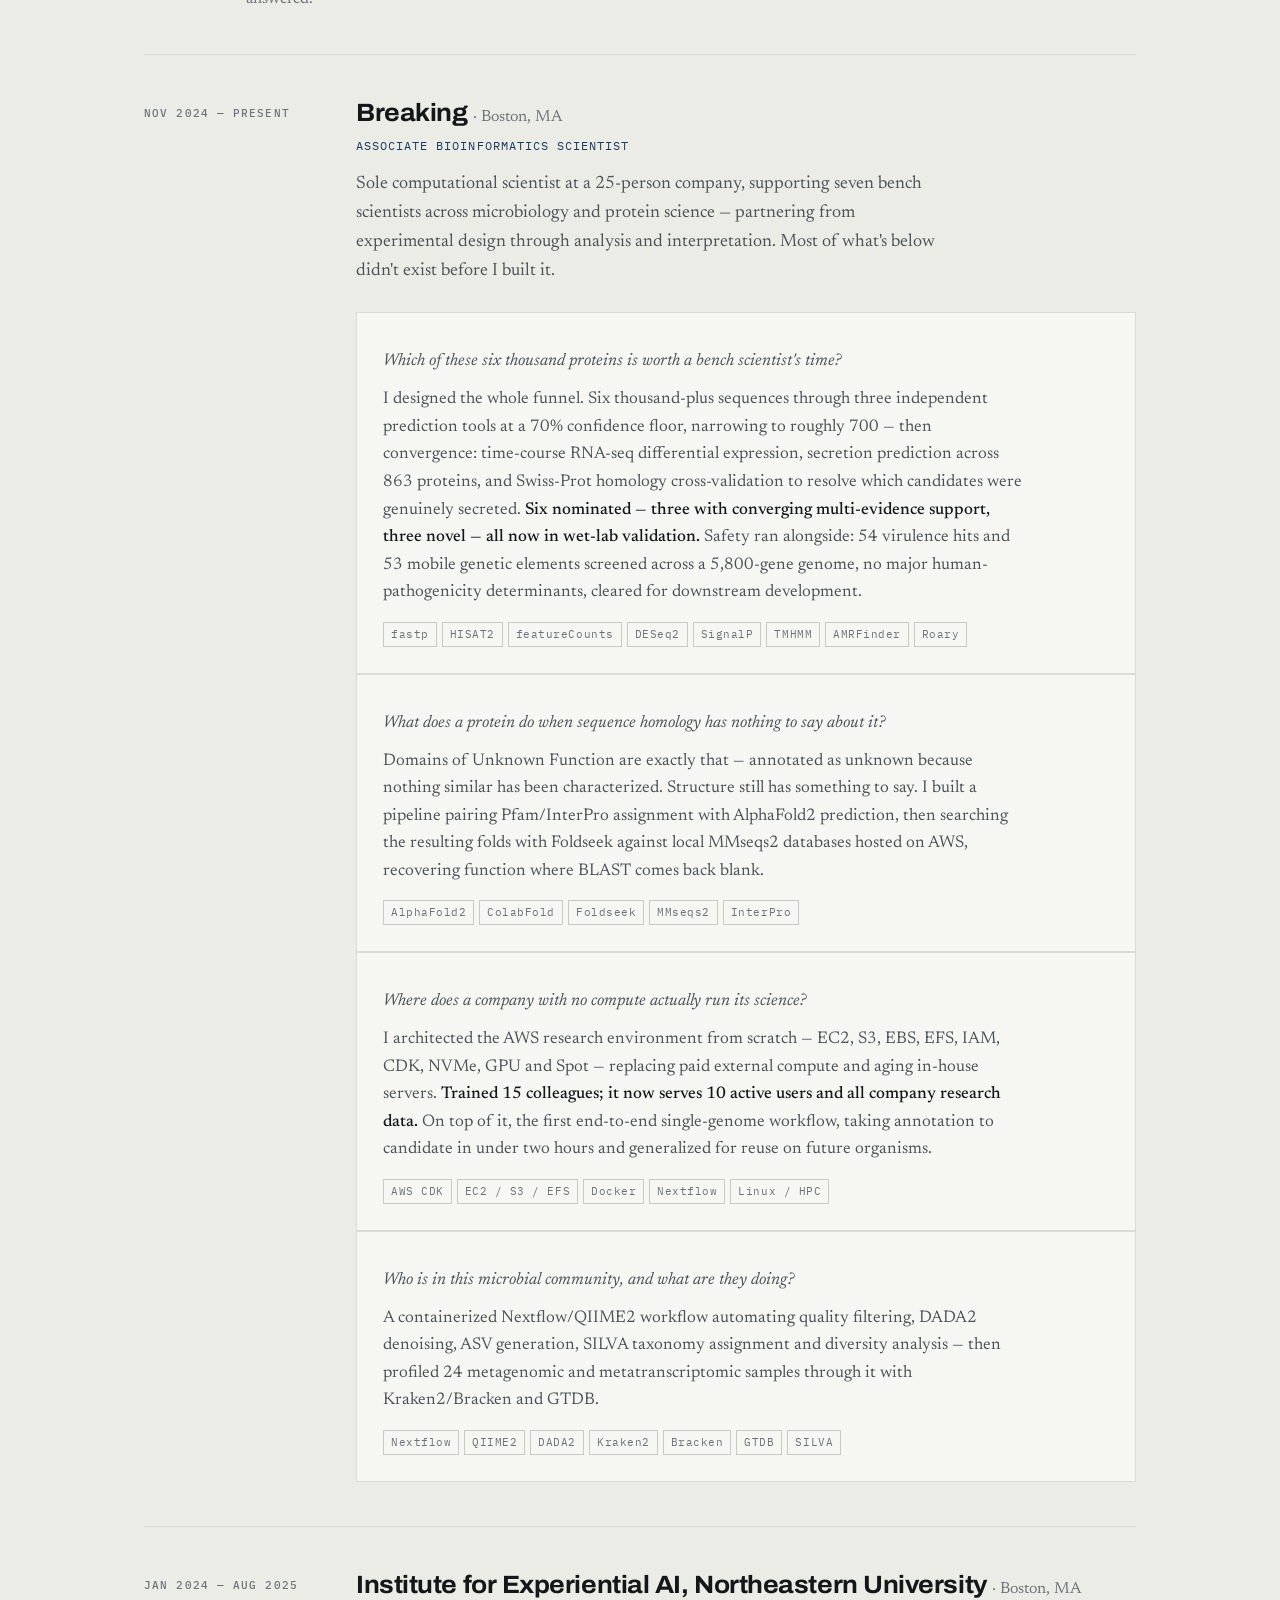
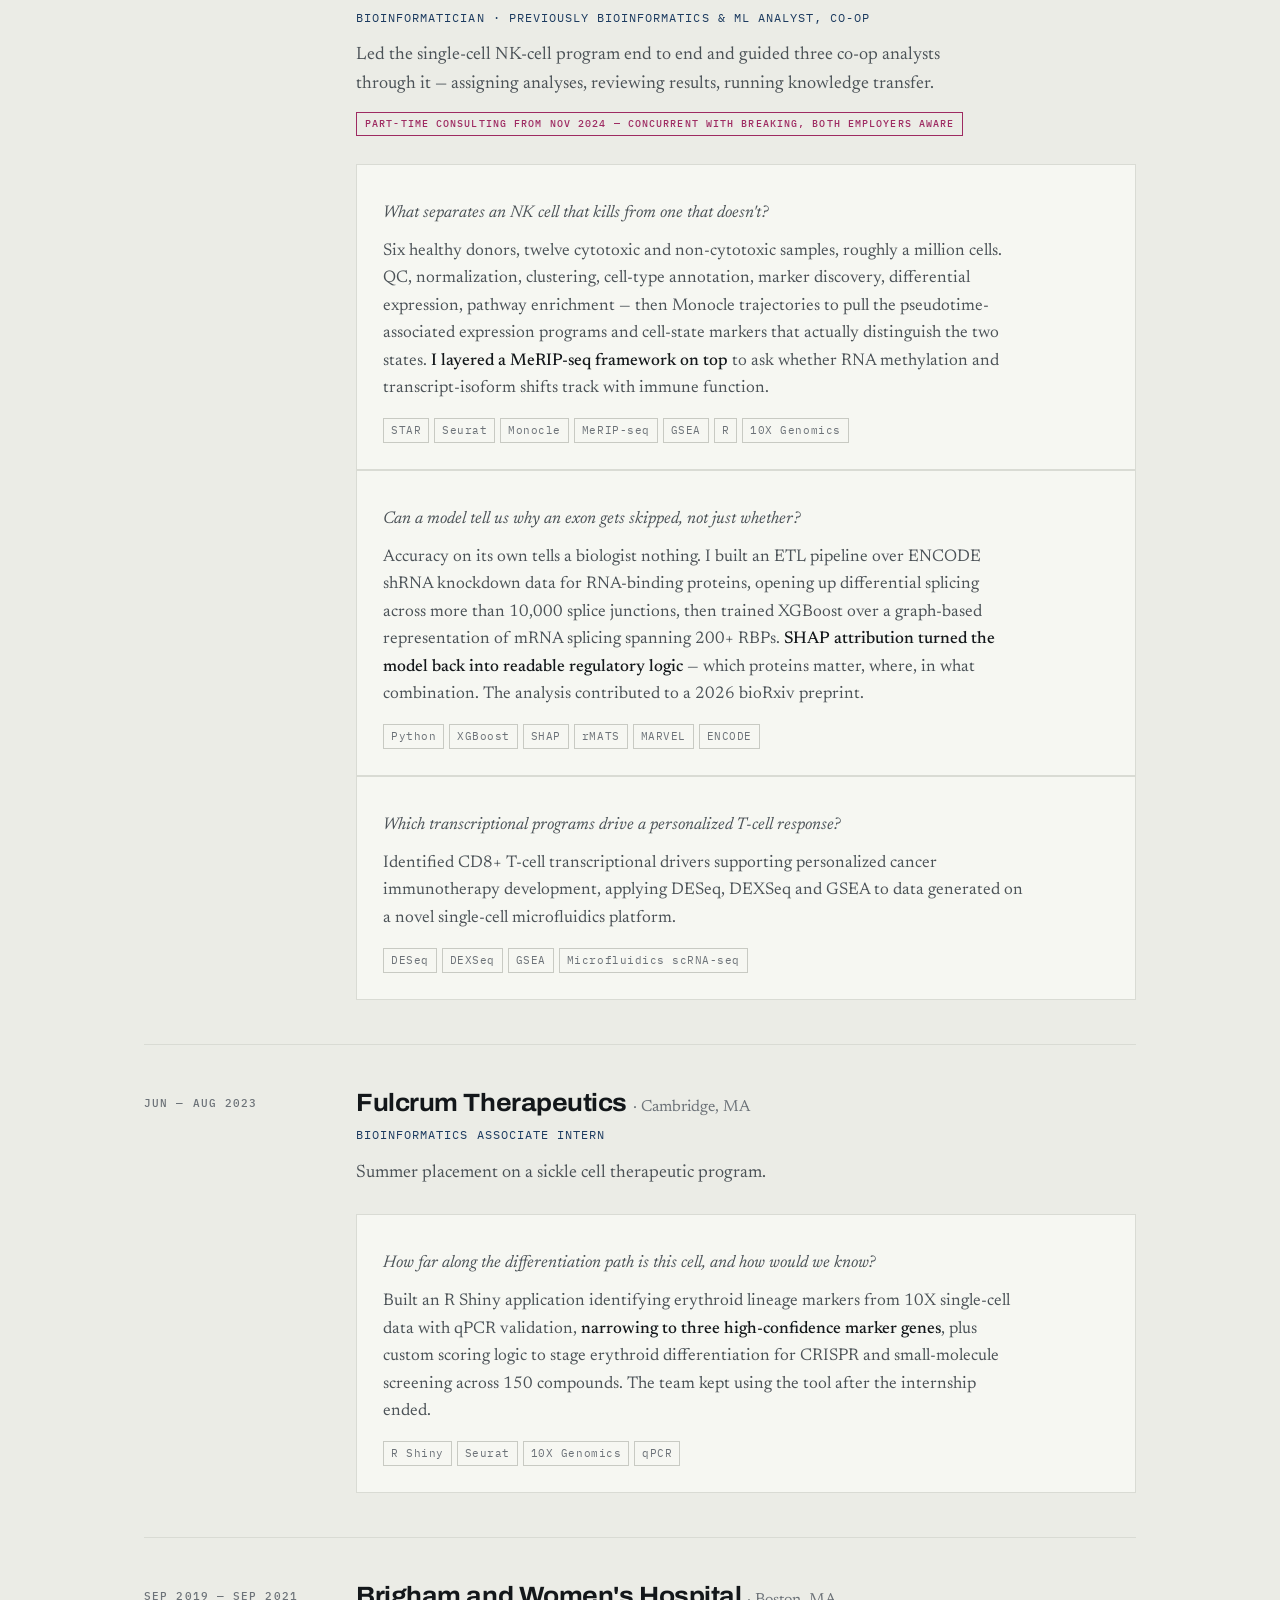
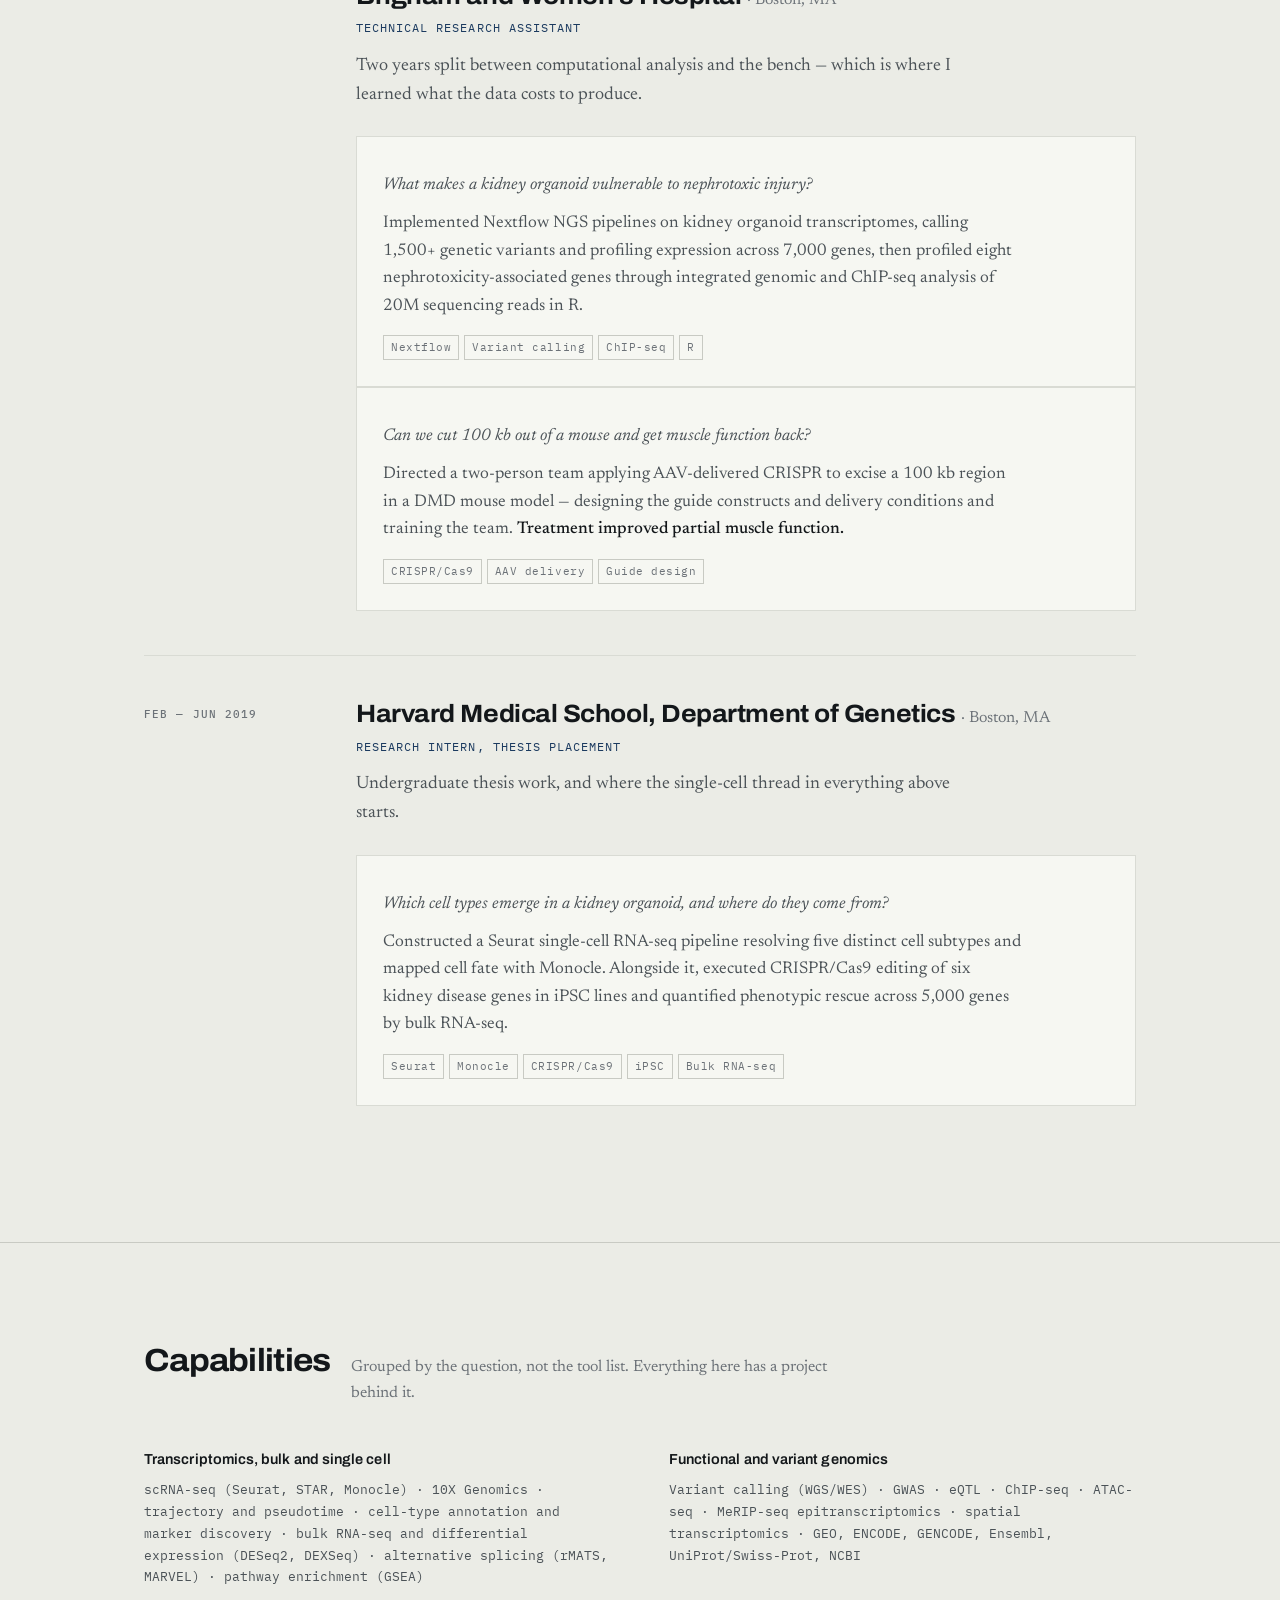
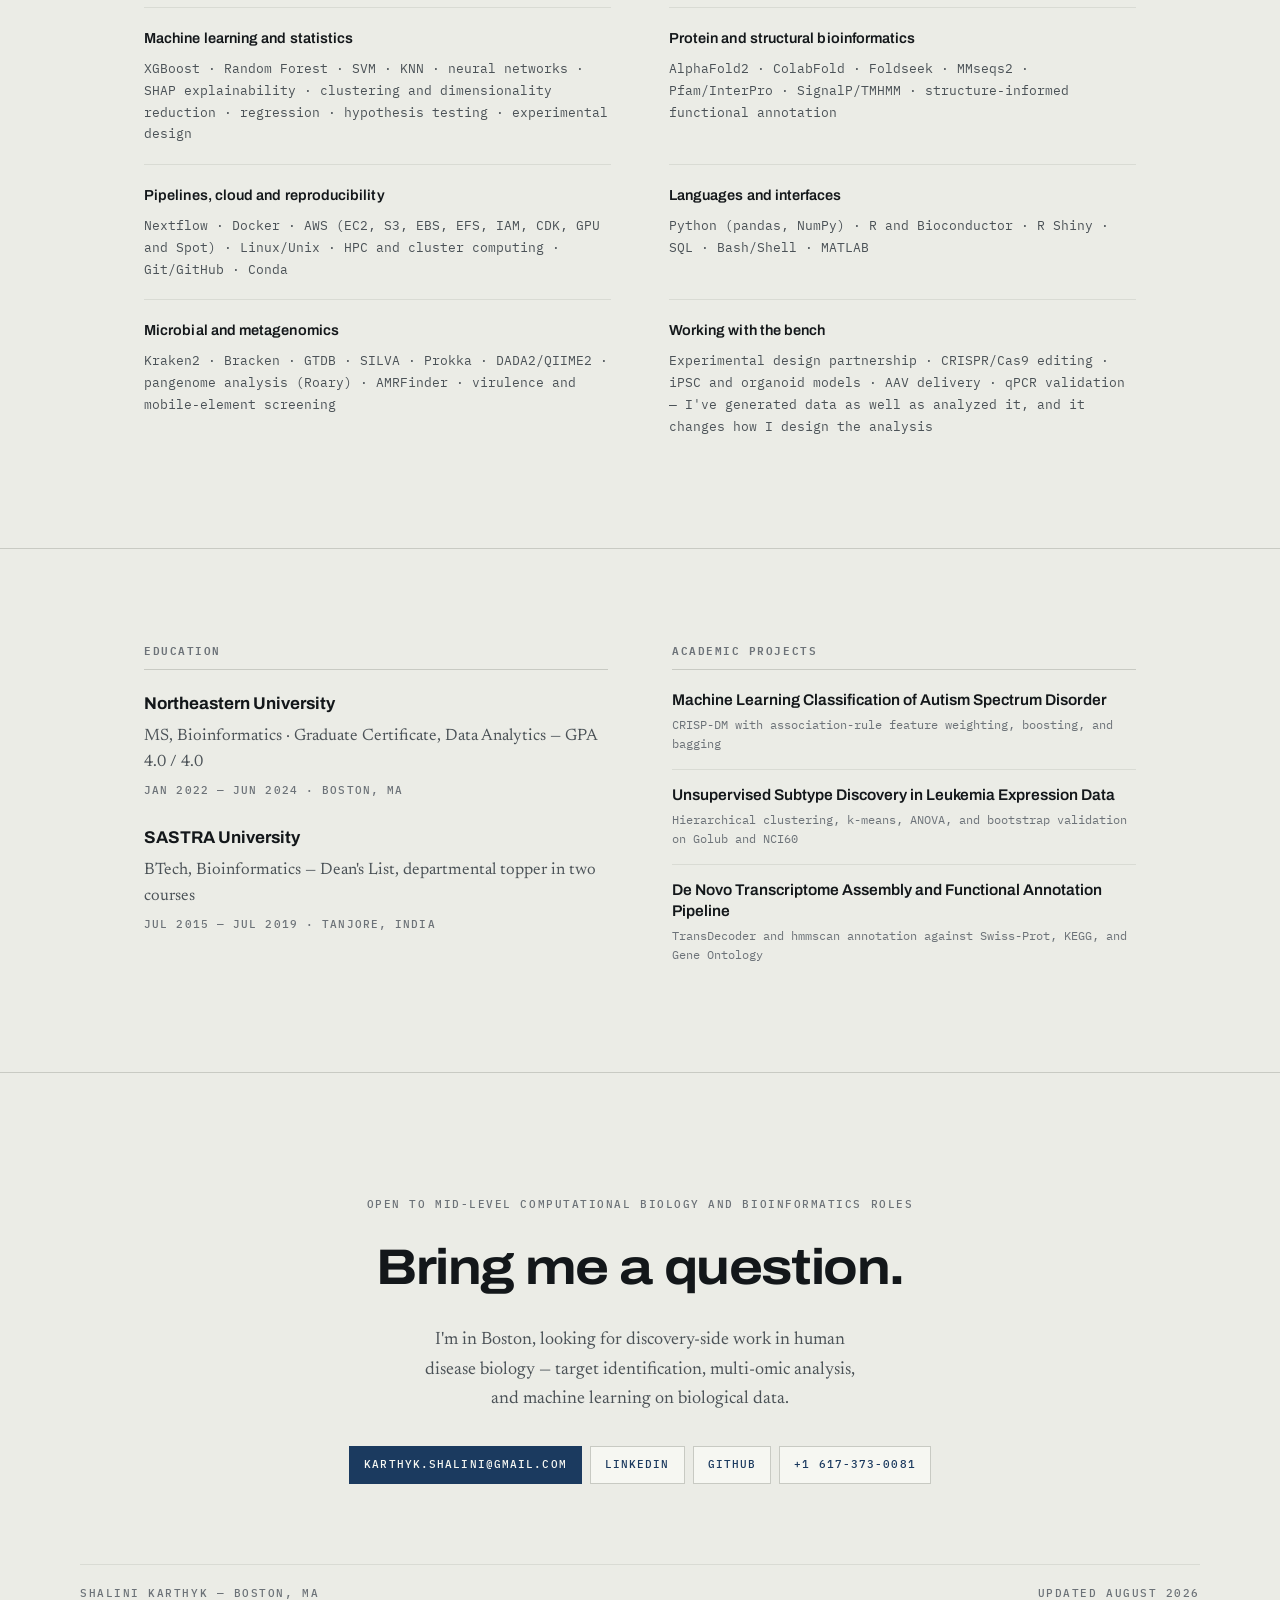
==== commit 3809f939: "Update index.html" ====
--- a/_reference/index.html
+++ b/_reference/index.html
@@ -236,7 +236,7 @@
       <div class="when">Nov 2024 — Present</div>
       <div>
         <h3 class="org">Breaking <span class="place">· Boston, MA</span></h3>
-        <p class="jobtitle">Associate Bioinformatics Scientist I</p>
+        <p class="jobtitle">Associate Bioinformatics Scientist </p>
         <p class="scope">Sole computational scientist at a 25-person company, supporting seven bench scientists across microbiology and protein science — partnering from experimental design through analysis and interpretation. Most of what's below didn't exist before I built it.</p>
 
         <div class="projects">
